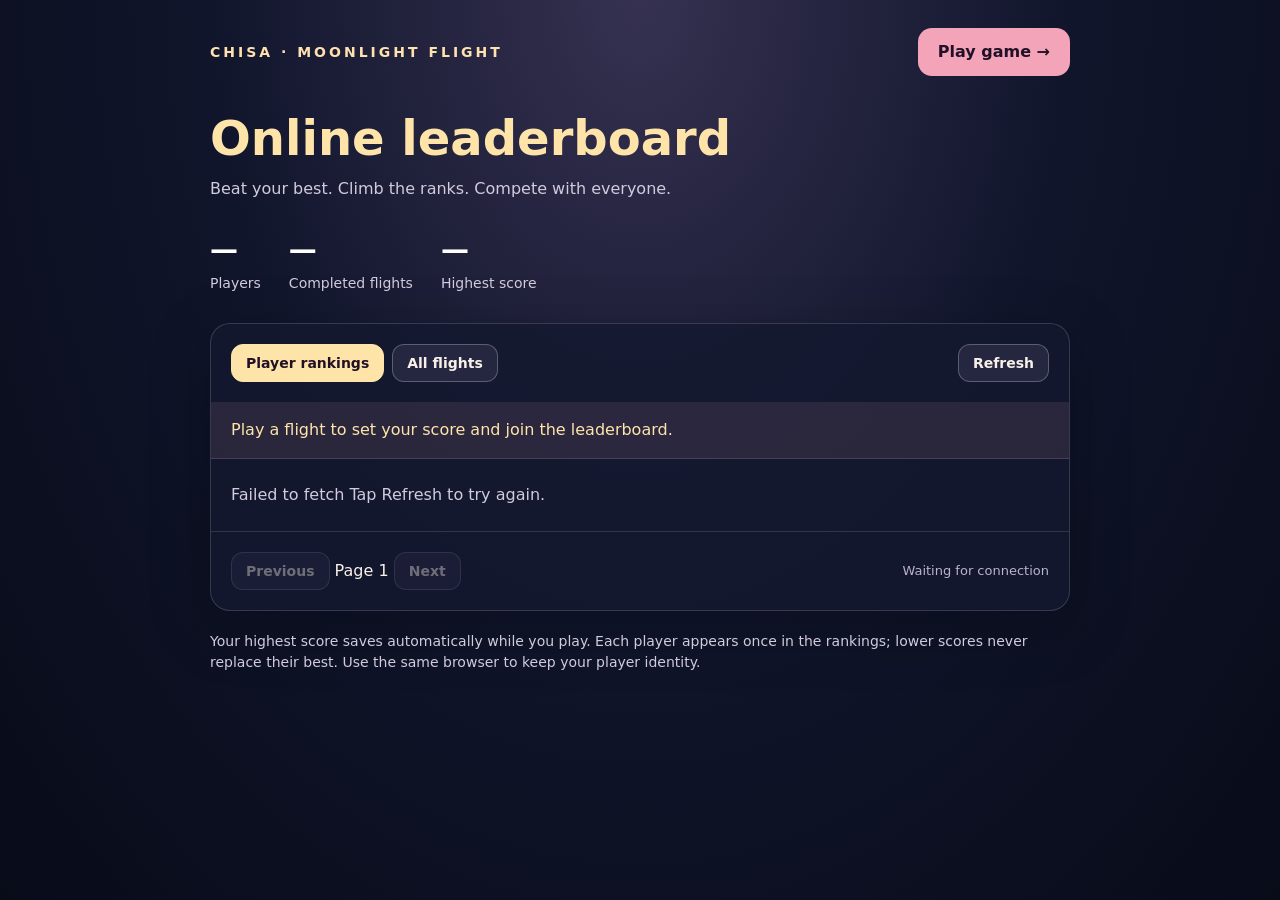
==== leaderboard.html @ 9bb76519 "Add global leaderboard page and continuous difficulty progression" ====
<!doctype html>
<html lang="en"><head><meta charset="utf-8"><meta name="viewport" content="width=device-width,initial-scale=1"><title>CHISA · Online Leaderboard</title><meta name="description" content="Compete with CHISA players around the world. See everyone's highest score and all recorded flights."><style>
*{box-sizing:border-box}body{margin:0;min-height:100dvh;background:radial-gradient(ellipse at top,#363151 0,#10152b 48%,#080b18 100%);color:#f9f0e8;font:16px/1.5 system-ui,sans-serif}main{max-width:900px;margin:auto;padding:28px 20px 60px}header{display:flex;align-items:center;justify-content:space-between;gap:16px;margin-bottom:36px}.brand{font-size:14px;letter-spacing:3px;color:#ffe1b0;font-weight:800}a,button{color:inherit}a.play{display:inline-block;border-radius:14px;background:#f3a4b8;color:#211126;padding:12px 20px;text-decoration:none;font-weight:800}h1{font-size:clamp(32px,6vw,48px);line-height:1.1;color:#ffe4aa;margin:0 0 12px}p{color:#d2cadd;margin:8px 0 20px}#stats{display:flex;gap:28px;margin:28px 0;flex-wrap:wrap}.stat strong{display:block;font-size:28px;color:white}.stat span{font-size:14px;color:#d2cadd}.panel{background:#141930dd;border:1px solid #ffffff26;border-radius:20px;overflow:hidden;box-shadow:0 16px 60px #0004}.toolbar{display:flex;justify-content:space-between;align-items:center;gap:12px;padding:20px;flex-wrap:wrap}button{border:1px solid #ffffff40;border-radius:12px;padding:10px 14px;background:#252640;font:700 14px system-ui;cursor:pointer}button:hover{background:#3a3559}button[aria-pressed=true]{background:#ffe4aa;color:#211126;border-color:#ffe4aa}button:disabled{opacity:.4;cursor:default}.tabs{display:flex;gap:8px}#personal{padding:16px 20px;background:#f3a4b81a;border-bottom:1px solid #ffffff20;color:#ffe4aa}table{width:100%;border-collapse:collapse;text-align:left}th{font-size:14px;color:#bcb2cb;text-transform:uppercase;letter-spacing:1px;padding:14px 20px;background:#ffffff05}td{padding:18px 20px;border-top:1px solid #ffffff12}th:last-child,td:last-child{text-align:right}td:last-child{font-size:24px;font-weight:800;color:#ffe4aa}td:first-child{width:90px;color:#bcb2cb;font-weight:700}tr.me{background:#f3a4b817}tr.me td:nth-child(2){color:#f3a4b8}.date{display:block;font-size:13px;color:#bcb2cb;margin-top:3px}.you{display:inline-block;font-size:12px;border-radius:6px;padding:1px 6px;background:#f3a4b8;color:#211126;margin-left:8px}.footer{display:flex;align-items:center;justify-content:space-between;gap:12px;padding:20px;border-top:1px solid #ffffff20;flex-wrap:wrap}#message{padding:24px 20px;margin:0}#updated{font-size:13px;color:#bcb2cb}a:focus-visible,button:focus-visible{outline:3px solid #f3a4b8;outline-offset:4px}.note{font-size:14px;margin-top:20px}@media(max-width:480px){main{padding:20px 12px 40px}.brand{letter-spacing:1px}th,td{padding:14px 12px}td:first-child{width:55px}.toolbar,.footer{padding:16px}td:last-child{font-size:22px}}
</style></head><body><main><header><span class="brand">CHISA · MOONLIGHT FLIGHT</span><a class="play" href="./">Play game →</a></header><h1>Online leaderboard</h1><p>Beat your best. Climb the ranks. Compete with everyone.</p><div id="stats"><div class="stat"><strong id="players">—</strong><span>Players</span></div><div class="stat"><strong id="flights">—</strong><span>Completed flights</span></div><div class="stat"><strong id="top">—</strong><span>Highest score</span></div></div><section class="panel" aria-label="Online player scores"><div class="toolbar"><div class="tabs"><button id="best" aria-pressed="true">Player rankings</button><button id="history" aria-pressed="false">All flights</button></div><button id="refresh">Refresh</button></div><div id="personal">Play a flight to set your score and join the leaderboard.</div><p id="message" role="status">Loading online scores…</p><table id="table" hidden><thead><tr><th id="rankHeading" scope="col">Rank</th><th scope="col">Player</th><th scope="col">Score</th></tr></thead><tbody id="rows"></tbody></table><div class="footer"><div><button id="prev" disabled>Previous</button> <span id="page">Page 1</span> <button id="next" disabled>Next</button></div><span id="updated">Updates every 15 seconds</span></div></section><p class="note">Your highest score saves automatically while you play. Each player appears once in the rankings; lower scores never replace their best. Use the same browser to keep your player identity.</p></main><script>
const endpoint='https://chisa-moonlight-flight.hector-aponte28.chatgpt.site/api/scores';let view='best',page=0,sequence=0,player='';try{player=localStorage.getItem('chisa-player')||''}catch{}
const $=id=>document.getElementById(id);let topScore=null;
async function load(background=false){const token=++sequence;const query=new URLSearchParams({view,page:String(page),player});if(!background){$('message').hidden=false;$('message').textContent='Loading online scores…';}try{const response=await fetch(endpoint+'?'+query,{cache:'no-store'});const data=await response.json();if(!response.ok)throw Error(data.error||'Scores unavailable.');if(token!==sequence)return;
if(view==='best'){$('players').textContent=data.totals.players||0;$('flights').textContent=data.totals.flights||0;if(page===0)topScore=data.leaders[0]?.score||0;$('top').textContent=topScore??'—';$('personal').textContent=data.personal?'Your rank: #'+data.personal.rank+' · '+data.personal.name+' · Best score: '+data.personal.score:'Play a flight to set your score and join the leaderboard.';}
$('personal').hidden=view!=='best';$('rankHeading').textContent=view==='best'?'Rank':'Flight';const scores=view==='best'?data.leaders:data.scores;$('rows').replaceChildren();scores.forEach((r,i)=>{const tr=document.createElement('tr');if(r.isYou)tr.className='me';const rank=document.createElement('td');rank.textContent=view==='best'?'#'+r.rank:page*50+i+1;const name=document.createElement('td');name.textContent=r.name;if(r.isYou){const badge=document.createElement('span');badge.className='you';badge.textContent='You';name.append(badge);}if(view==='all'){const date=document.createElement('span');date.className='date';date.textContent=new Date(r.completed_at||r.started_at).toLocaleString()+(r.completed_at?'':' · In progress');name.append(date);}const score=document.createElement('td');score.textContent=r.score;tr.append(rank,name,score);$('rows').append(tr);});$('message').hidden=!!scores.length;$('message').textContent=view==='best'?'No scores yet. Start a flight to join the competition!':'No recorded flights yet.';$('table').hidden=!scores.length;$('prev').disabled=page===0;$('next').disabled=!data.hasMore;$('page').textContent='Page '+(page+1);$('updated').textContent='Updated '+new Date().toLocaleTimeString([], {hour:'2-digit',minute:'2-digit',second:'2-digit'});
}catch(e){if(token!==sequence)return;$('message').hidden=false;$('message').textContent=(e.message||'Connection unavailable.')+' Tap Refresh to try again.';$('updated').textContent='Waiting for connection';}}
function switchView(next){view=next;page=0;$('best').setAttribute('aria-pressed',view==='best');$('history').setAttribute('aria-pressed',view==='all');load();}$('best').onclick=()=>switchView('best');$('history').onclick=()=>switchView('all');$('prev').onclick=()=>{page=Math.max(0,page-1);load()};$('next').onclick=()=>{page++;load()};$('refresh').onclick=()=>load();setInterval(()=>{if(!document.hidden)load(true)},15000);load();
</script></body></html>
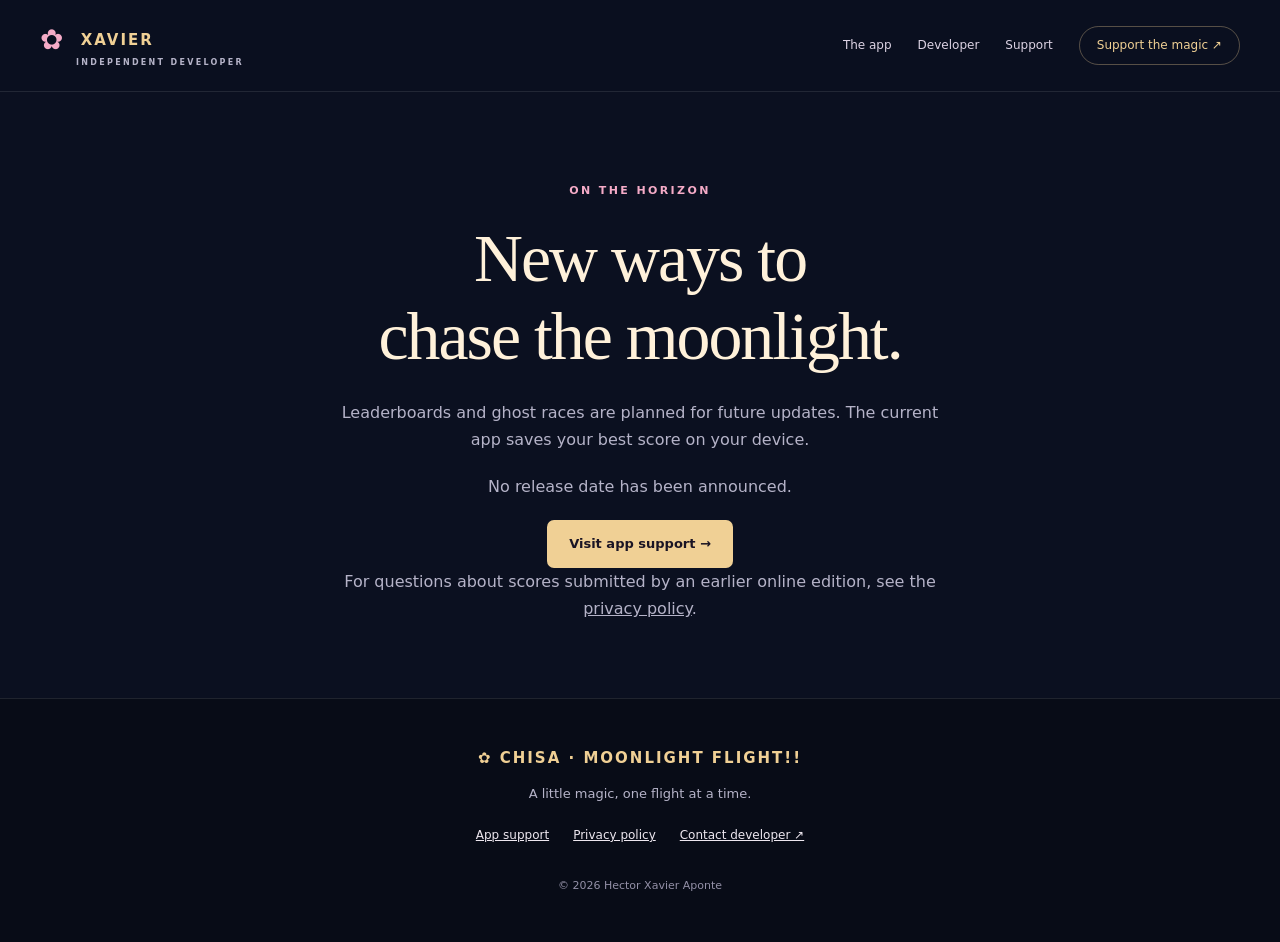
==== commit 467dd27d: "Replace browser game with illustrated developer website and complete app support guide" ====
--- a/leaderboard.html
+++ b/leaderboard.html
@@ -1,12 +1 @@
-<!doctype html>
-<html lang="en"><head><meta charset="utf-8"><meta name="viewport" content="width=device-width,initial-scale=1"><title>CHISA · Online Leaderboard</title><meta name="description" content="Compete with CHISA players around the world. See everyone's highest score and all recorded flights."><style>
-*{box-sizing:border-box}body{margin:0;min-height:100dvh;background:radial-gradient(ellipse at top,#363151 0,#10152b 48%,#080b18 100%);color:#f9f0e8;font:16px/1.5 system-ui,sans-serif}main{max-width:900px;margin:auto;padding:28px 20px 60px}header{display:flex;align-items:center;justify-content:space-between;gap:16px;margin-bottom:36px}.brand{font-size:14px;letter-spacing:3px;color:#ffe1b0;font-weight:800}a,button{color:inherit}a.play{display:inline-block;border-radius:14px;background:#f3a4b8;color:#211126;padding:12px 20px;text-decoration:none;font-weight:800}h1{font-size:clamp(32px,6vw,48px);line-height:1.1;color:#ffe4aa;margin:0 0 12px}p{color:#d2cadd;margin:8px 0 20px}#stats{display:flex;gap:28px;margin:28px 0;flex-wrap:wrap}.stat strong{display:block;font-size:28px;color:white}.stat span{font-size:14px;color:#d2cadd}.panel{background:#141930dd;border:1px solid #ffffff26;border-radius:20px;overflow:hidden;box-shadow:0 16px 60px #0004}.toolbar{display:flex;justify-content:space-between;align-items:center;gap:12px;padding:20px;flex-wrap:wrap}button{border:1px solid #ffffff40;border-radius:12px;padding:10px 14px;background:#252640;font:700 14px system-ui;cursor:pointer}button:hover{background:#3a3559}button[aria-pressed=true]{background:#ffe4aa;color:#211126;border-color:#ffe4aa}button:disabled{opacity:.4;cursor:default}.tabs{display:flex;gap:8px}#personal{padding:16px 20px;background:#f3a4b81a;border-bottom:1px solid #ffffff20;color:#ffe4aa}table{width:100%;border-collapse:collapse;text-align:left}th{font-size:14px;color:#bcb2cb;text-transform:uppercase;letter-spacing:1px;padding:14px 20px;background:#ffffff05}td{padding:18px 20px;border-top:1px solid #ffffff12}th:last-child,td:last-child{text-align:right}td:last-child{font-size:24px;font-weight:800;color:#ffe4aa}td:first-child{width:90px;color:#bcb2cb;font-weight:700}tr.me{background:#f3a4b817}tr.me td:nth-child(2){color:#f3a4b8}.date{display:block;font-size:13px;color:#bcb2cb;margin-top:3px}.you{display:inline-block;font-size:12px;border-radius:6px;padding:1px 6px;background:#f3a4b8;color:#211126;margin-left:8px}.footer{display:flex;align-items:center;justify-content:space-between;gap:12px;padding:20px;border-top:1px solid #ffffff20;flex-wrap:wrap}#message{padding:24px 20px;margin:0}#updated{font-size:13px;color:#bcb2cb}a:focus-visible,button:focus-visible{outline:3px solid #f3a4b8;outline-offset:4px}.note{font-size:14px;margin-top:20px}@media(max-width:480px){main{padding:20px 12px 40px}.brand{letter-spacing:1px}th,td{padding:14px 12px}td:first-child{width:55px}.toolbar,.footer{padding:16px}td:last-child{font-size:22px}}
-</style></head><body><main><header><span class="brand">CHISA · MOONLIGHT FLIGHT</span><a class="play" href="./">Play game →</a></header><h1>Online leaderboard</h1><p>Beat your best. Climb the ranks. Compete with everyone.</p><div id="stats"><div class="stat"><strong id="players">—</strong><span>Players</span></div><div class="stat"><strong id="flights">—</strong><span>Completed flights</span></div><div class="stat"><strong id="top">—</strong><span>Highest score</span></div></div><section class="panel" aria-label="Online player scores"><div class="toolbar"><div class="tabs"><button id="best" aria-pressed="true">Player rankings</button><button id="history" aria-pressed="false">All flights</button></div><button id="refresh">Refresh</button></div><div id="personal">Play a flight to set your score and join the leaderboard.</div><p id="message" role="status">Loading online scores…</p><table id="table" hidden><thead><tr><th id="rankHeading" scope="col">Rank</th><th scope="col">Player</th><th scope="col">Score</th></tr></thead><tbody id="rows"></tbody></table><div class="footer"><div><button id="prev" disabled>Previous</button> <span id="page">Page 1</span> <button id="next" disabled>Next</button></div><span id="updated">Updates every 15 seconds</span></div></section><p class="note">Your highest score saves automatically while you play. Each player appears once in the rankings; lower scores never replace their best. Use the same browser to keep your player identity.</p></main><script>
-const endpoint='https://chisa-moonlight-flight.hector-aponte28.chatgpt.site/api/scores';let view='best',page=0,sequence=0,player='';try{player=localStorage.getItem('chisa-player')||''}catch{}
-const $=id=>document.getElementById(id);let topScore=null;
-async function load(background=false){const token=++sequence;const query=new URLSearchParams({view,page:String(page),player});if(!background){$('message').hidden=false;$('message').textContent='Loading online scores…';}try{const response=await fetch(endpoint+'?'+query,{cache:'no-store'});const data=await response.json();if(!response.ok)throw Error(data.error||'Scores unavailable.');if(token!==sequence)return;
-if(view==='best'){$('players').textContent=data.totals.players||0;$('flights').textContent=data.totals.flights||0;if(page===0)topScore=data.leaders[0]?.score||0;$('top').textContent=topScore??'—';$('personal').textContent=data.personal?'Your rank: #'+data.personal.rank+' · '+data.personal.name+' · Best score: '+data.personal.score:'Play a flight to set your score and join the leaderboard.';}
-$('personal').hidden=view!=='best';$('rankHeading').textContent=view==='best'?'Rank':'Flight';const scores=view==='best'?data.leaders:data.scores;$('rows').replaceChildren();scores.forEach((r,i)=>{const tr=document.createElement('tr');if(r.isYou)tr.className='me';const rank=document.createElement('td');rank.textContent=view==='best'?'#'+r.rank:page*50+i+1;const name=document.createElement('td');name.textContent=r.name;if(r.isYou){const badge=document.createElement('span');badge.className='you';badge.textContent='You';name.append(badge);}if(view==='all'){const date=document.createElement('span');date.className='date';date.textContent=new Date(r.completed_at||r.started_at).toLocaleString()+(r.completed_at?'':' · In progress');name.append(date);}const score=document.createElement('td');score.textContent=r.score;tr.append(rank,name,score);$('rows').append(tr);});$('message').hidden=!!scores.length;$('message').textContent=view==='best'?'No scores yet. Start a flight to join the competition!':'No recorded flights yet.';$('table').hidden=!scores.length;$('prev').disabled=page===0;$('next').disabled=!data.hasMore;$('page').textContent='Page '+(page+1);$('updated').textContent='Updated '+new Date().toLocaleTimeString([], {hour:'2-digit',minute:'2-digit',second:'2-digit'});
-}catch(e){if(token!==sequence)return;$('message').hidden=false;$('message').textContent=(e.message||'Connection unavailable.')+' Tap Refresh to try again.';$('updated').textContent='Waiting for connection';}}
-function switchView(next){view=next;page=0;$('best').setAttribute('aria-pressed',view==='best');$('history').setAttribute('aria-pressed',view==='all');load();}$('best').onclick=()=>switchView('best');$('history').onclick=()=>switchView('all');$('prev').onclick=()=>{page=Math.max(0,page-1);load()};$('next').onclick=()=>{page++;load()};$('refresh').onclick=()=>load();setInterval(()=>{if(!document.hidden)load(true)},15000);load();
-</script></body></html>
+<!doctype html><html lang="en"><head><meta charset="utf-8"><meta name="viewport" content="width=device-width,initial-scale=1"><meta name="theme-color" content="#0b1020"><title>Future Updates · Chisa Moonlight Flight!!</title><meta name="description" content="Leaderboards and ghost races are planned for future updates."><link rel="stylesheet" href="assets/style.css"></head><body><a class="skip" href="#main">Skip to content</a><header class="nav"><a class="brand" href="./"><span>✿</span> XAVIER <small>INDEPENDENT DEVELOPER</small></a><nav aria-label="Main navigation"><a href="./#app">The app</a><a href="./#developer">Developer</a><a href="support.html">Support</a><a class="nav-donate" href="./#support-development">Support the magic ↗</a></nav></header><main id="main"><section class="section page-heading"><p class="eyebrow">ON THE HORIZON</p><h1>New ways to<br>chase the moonlight.</h1><p>Leaderboards and ghost races are planned for future updates. The current app saves your best score on your device.</p><p>No release date has been announced.</p><a class="button" href="support.html">Visit app support →</a><p>For questions about scores submitted by an earlier online edition, see the <a href="privacy.html">privacy policy</a>.</p></section></main><footer><a class="brand" href="./">✿ CHISA · MOONLIGHT FLIGHT!!</a><p>A little magic, one flight at a time.</p><div><a href="support.html">App support</a><a href="privacy.html">Privacy policy</a><a href="https://github.com/xavieraponteus-source/chisa-game/issues/new">Contact developer ↗</a></div><small>© 2026 Hector Xavier Aponte</small></footer></body></html>
--- a/assets/style.css
+++ b/assets/style.css
@@ -0,0 +1 @@
+:root{color-scheme:dark;--bg:#0b1020;--panel:#13182d;--text:#eee8f0;--muted:#b5b3c8;--gold:#f0d095;--pink:#f5abc7;--line:#ffffff19}*{box-sizing:border-box}html{scroll-behavior:smooth;scroll-padding-top:95px}body{margin:0;background:var(--bg);color:var(--text);font:16px/1.7 system-ui,-apple-system,BlinkMacSystemFont,"Segoe UI",sans-serif}a{color:inherit}a:focus-visible,summary:focus-visible{outline:3px solid var(--pink);outline-offset:5px}img{max-width:100%}h1,h2,h3{font-family:Georgia,"Times New Roman",serif;font-weight:400;line-height:1.15;margin:0 0 22px;color:#fff1da}h1{font-size:clamp(42px,5.3vw,78px);letter-spacing:-2px}h2{font-size:clamp(34px,4vw,53px);letter-spacing:-1px}h3{font-size:25px;margin-bottom:12px}p{margin:0 0 20px}strong{color:#fff}.eyebrow{font-size:11px;font-weight:750;letter-spacing:2.4px;color:var(--pink);text-transform:uppercase;margin-bottom:20px}.nav{display:flex;align-items:center;justify-content:space-between;gap:24px;padding:22px max(24px,calc((100vw - 1200px)/2));background:#0b1020f5;border-bottom:1px solid var(--line);position:sticky;top:0;z-index:10;backdrop-filter:blur(16px)}.brand{text-decoration:none;color:var(--gold);font-weight:700;font-size:15px;letter-spacing:2px;line-height:1.3}.brand>span{color:var(--pink);font-size:28px;vertical-align:middle;margin-right:8px}.brand small{display:block;font-size:8px;letter-spacing:2.3px;margin-left:36px;color:var(--muted)}nav{display:flex;align-items:center;gap:26px}nav a{font-size:12px;text-decoration:none;color:#ddd3e4}nav a:hover,.text-link:hover{color:var(--pink)}.nav-donate{border:1px solid #f0d09555;border-radius:30px;padding:8px 17px;color:var(--gold)}.skip{position:absolute;top:-100px;z-index:100;background:white;color:black;padding:12px}.skip:focus{top:10px}.hero{position:relative;min-height:690px;display:flex;align-items:center;isolation:isolate;overflow:hidden}.hero-art{position:absolute;inset:0;width:100%;height:100%;object-fit:cover;object-position:center;z-index:-3}.hero:before{content:"";position:absolute;inset:0;z-index:-2;background:linear-gradient(90deg,#0b1020ed 0%,#0b1020a8 33%,#0b102010 72%)}.hero:after{content:"";position:absolute;inset:0;z-index:-1;background:linear-gradient(0deg,var(--bg),transparent 28%)}.hero-copy{width:100%;max-width:1250px;padding:70px 26px;margin:auto}.hero-copy h1{max-width:610px}.hero-copy>p:not(.eyebrow){max-width:500px;color:#ded5e9;font-size:17px;text-shadow:0 1px 10px #000}.actions{display:flex;flex-wrap:wrap;gap:12px;margin-top:28px}.button{display:inline-flex;justify-content:center;align-items:center;gap:8px;text-decoration:none;background:var(--gold);color:#1a1424;font-size:13px;font-weight:750;padding:13px 22px;border-radius:7px;min-height:47px;transition:transform .2s,filter .2s}.button:hover{filter:brightness(1.08);transform:translateY(-2px)}.button.secondary{background:#14182dbc;border:1px solid #eee3ff50;color:#f9e8ed}.hero-note{display:block;font-size:11px;color:#c6bdcf;letter-spacing:1px;margin-top:24px}.section{max-width:1200px;margin:auto;padding:85px 26px;scroll-margin-top:85px}.section-heading{max-width:670px;margin-bottom:40px}.section-heading>p:not(.eyebrow){color:var(--muted);max-width:600px}.features{display:grid;grid-template-columns:repeat(3,minmax(0,1fr));gap:30px}.features article{border-top:1px solid #f0d09555;padding-top:24px}.features span{font-size:10px;letter-spacing:2px;color:var(--pink)}.features h3{margin-top:16px}.features p,.developer p{color:var(--muted)}.abilities-preview{border-top:1px solid var(--line);border-bottom:1px solid var(--line);text-align:center}.abilities-preview .section-heading{margin:0 auto 35px}.abilities-preview .section-heading p{margin-left:auto;margin-right:auto}.charms{display:grid;grid-template-columns:repeat(6,1fr);gap:18px;margin-bottom:35px}.charms a{text-decoration:none;font-size:12px;color:#e9dce8}.charms img{display:block;margin:0 auto 14px;object-fit:contain;filter:drop-shadow(0 0 9px #a77bf64d);transition:transform .25s}.charms a:hover img{transform:translateY(-5px)}.text-link{font-size:13px;color:var(--gold);text-underline-offset:6px}.developer{display:grid;grid-template-columns:1fr 2fr;gap:65px;align-items:center}.dev-mark{aspect-ratio:1;max-width:290px;border:1px solid #f0d09555;border-radius:50%;display:flex;align-items:center;justify-content:center;font-size:140px;color:#f5abc722;background:radial-gradient(circle,#502b5350,transparent 70%);position:relative}.dev-mark span{position:absolute;font-family:Georgia,serif;font-size:65px;color:var(--gold);letter-spacing:7px}.developer h2{font-size:40px}.roadmap{padding:45px;background:linear-gradient(125deg,#21192f,#11192c);border:1px solid var(--line);border-radius:20px}.roadmap .features{grid-template-columns:1fr 1fr}.muted,.fine{color:var(--muted);font-size:13px}.roadmap>.muted{margin:25px 0 0}.donation{text-align:center;max-width:800px;padding-bottom:110px}.donation>p:not(.eyebrow){max-width:640px;margin:0 auto 25px;color:var(--muted)}.donation .fine{margin-top:20px!important;font-size:12px}footer{text-align:center;border-top:1px solid var(--line);padding:45px 20px;background:#080c17}footer p{color:var(--muted);font-size:13px;margin-top:12px}footer div{display:flex;justify-content:center;gap:24px;flex-wrap:wrap;font-size:12px;margin-bottom:25px}footer small{font-size:11px;color:#9390a7}.page-heading{padding-top:90px;padding-bottom:55px;max-width:1000px;text-align:center}.page-heading p{max-width:620px;margin-left:auto;margin-right:auto;color:var(--muted)}.page-heading .eyebrow{color:var(--pink)}.page-heading .actions{justify-content:center}.controls{border-top:1px solid var(--line)}.ability-grid{display:grid;grid-template-columns:repeat(2,minmax(0,1fr));gap:18px}.ability{padding:28px;border:1px solid var(--line);border-radius:15px;background:linear-gradient(135deg,#1d1830,#101a2b);overflow:hidden}.ability img{float:right;object-fit:contain;margin:0 0 10px 16px;filter:drop-shadow(0 0 10px #b183ee50)}.ability .eyebrow{font-size:9px;letter-spacing:1.5px;margin-top:10px;margin-bottom:13px}.ability h3{font-size:28px}.ability>p:last-child{font-size:14px;color:var(--muted);margin-bottom:0}.faq{max-width:920px}.faq details{border-bottom:1px solid var(--line);padding:20px 0}.faq summary{cursor:pointer;font-size:16px;color:#f4e2c6;line-height:1.5;padding-right:15px}.faq details p{font-size:14px;color:var(--muted);padding:15px 20px 0 0;margin:0}.contact{max-width:850px;text-align:center;border-top:1px solid var(--line)}.contact>.fine{margin-top:25px}.contact p{color:var(--muted)}@media(max-width:850px){nav{gap:15px}.nav{padding:16px 20px;gap:15px}nav a{font-size:11px}.nav-donate{display:none}.hero{min-height:730px;align-items:flex-end}.hero-art{object-position:65% top;height:65%}.hero:before{background:linear-gradient(0deg,#0b1020 28%,#0b1020e8 42%,#0b102010 75%)}.hero-copy{padding-top:330px;padding-bottom:45px}.hero-copy h1{max-width:550px}.hero-copy>.eyebrow{font-size:9px}.section{padding:58px 22px}.features{gap:20px}.charms{grid-template-columns:repeat(3,1fr);row-gap:26px}.developer{gap:35px;grid-template-columns:1fr 2fr}.developer h2{font-size:32px}.roadmap{padding:28px}}@media(max-width:560px){.brand{font-size:12px}.brand small{font-size:6px;letter-spacing:1.3px}.brand>span{font-size:22px}nav{gap:13px}nav a:first-child{display:none}h1{letter-spacing:-1px}.hero{min-height:780px}.hero-copy{padding-top:360px}.hero-copy>p:not(.eyebrow){font-size:15px}.hero-art{object-position:67% top;height:58%}.hero:before{background:linear-gradient(0deg,#0b1020 34%,#0b1020d0 48%,transparent 80%)}.features,.ability-grid{grid-template-columns:1fr}.developer{grid-template-columns:1fr}.dev-mark{width:130px;font-size:90px}.dev-mark span{font-size:34px}.developer h2{font-size:34px}.roadmap .features{grid-template-columns:1fr}.actions .button{width:100%}.ability img{width:85px;height:85px}.page-heading{padding-top:60px}.charms{gap:20px 8px}.charms img{width:75px;height:75px}.charms span{font-size:11px}.donation{padding-bottom:70px}}@media(prefers-reduced-motion:reduce){html{scroll-behavior:auto}*{transition:none!important}}
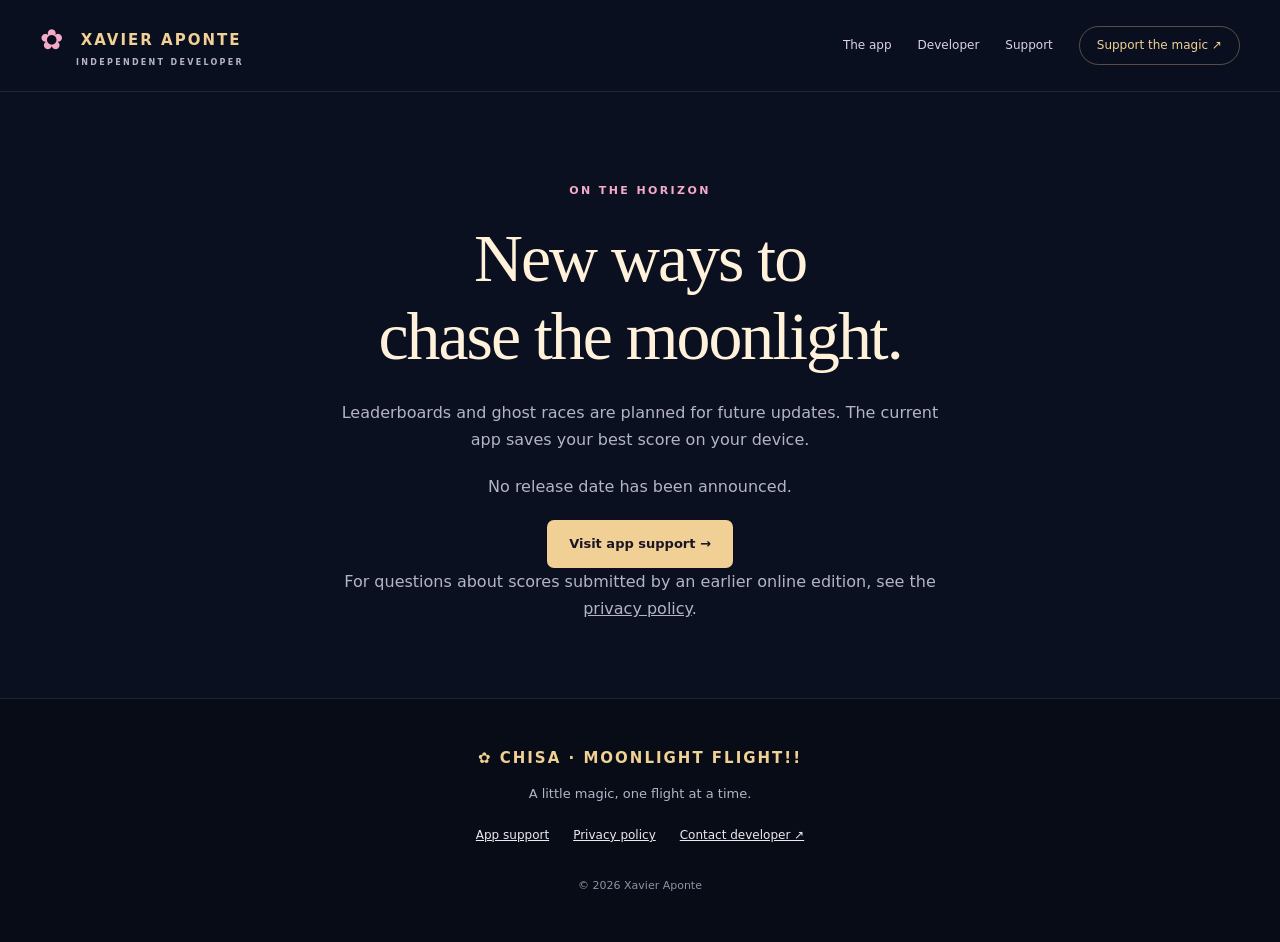
==== commit 41dd5ac2: "Use Xavier Aponte as the developer display name" ====
--- a/leaderboard.html
+++ b/leaderboard.html
@@ -1 +1 @@
-<!doctype html><html lang="en"><head><meta charset="utf-8"><meta name="viewport" content="width=device-width,initial-scale=1"><meta name="theme-color" content="#0b1020"><title>Future Updates · Chisa Moonlight Flight!!</title><meta name="description" content="Leaderboards and ghost races are planned for future updates."><link rel="stylesheet" href="assets/style.css"></head><body><a class="skip" href="#main">Skip to content</a><header class="nav"><a class="brand" href="./"><span>✿</span> XAVIER <small>INDEPENDENT DEVELOPER</small></a><nav aria-label="Main navigation"><a href="./#app">The app</a><a href="./#developer">Developer</a><a href="support.html">Support</a><a class="nav-donate" href="./#support-development">Support the magic ↗</a></nav></header><main id="main"><section class="section page-heading"><p class="eyebrow">ON THE HORIZON</p><h1>New ways to<br>chase the moonlight.</h1><p>Leaderboards and ghost races are planned for future updates. The current app saves your best score on your device.</p><p>No release date has been announced.</p><a class="button" href="support.html">Visit app support →</a><p>For questions about scores submitted by an earlier online edition, see the <a href="privacy.html">privacy policy</a>.</p></section></main><footer><a class="brand" href="./">✿ CHISA · MOONLIGHT FLIGHT!!</a><p>A little magic, one flight at a time.</p><div><a href="support.html">App support</a><a href="privacy.html">Privacy policy</a><a href="https://github.com/xavieraponteus-source/chisa-game/issues/new">Contact developer ↗</a></div><small>© 2026 Hector Xavier Aponte</small></footer></body></html>+<!doctype html><html lang="en"><head><meta charset="utf-8"><meta name="viewport" content="width=device-width,initial-scale=1"><meta name="theme-color" content="#0b1020"><title>Future Updates · Chisa Moonlight Flight!!</title><meta name="description" content="Leaderboards and ghost races are planned for future updates."><link rel="stylesheet" href="assets/style.css"></head><body><a class="skip" href="#main">Skip to content</a><header class="nav"><a class="brand" href="./"><span>✿</span> XAVIER APONTE <small>INDEPENDENT DEVELOPER</small></a><nav aria-label="Main navigation"><a href="./#app">The app</a><a href="./#developer">Developer</a><a href="support.html">Support</a><a class="nav-donate" href="./#support-development">Support the magic ↗</a></nav></header><main id="main"><section class="section page-heading"><p class="eyebrow">ON THE HORIZON</p><h1>New ways to<br>chase the moonlight.</h1><p>Leaderboards and ghost races are planned for future updates. The current app saves your best score on your device.</p><p>No release date has been announced.</p><a class="button" href="support.html">Visit app support →</a><p>For questions about scores submitted by an earlier online edition, see the <a href="privacy.html">privacy policy</a>.</p></section></main><footer><a class="brand" href="./">✿ CHISA · MOONLIGHT FLIGHT!!</a><p>A little magic, one flight at a time.</p><div><a href="support.html">App support</a><a href="privacy.html">Privacy policy</a><a href="https://github.com/xavieraponteus-source/chisa-game/issues/new">Contact developer ↗</a></div><small>© 2026 Xavier Aponte</small></footer></body></html>
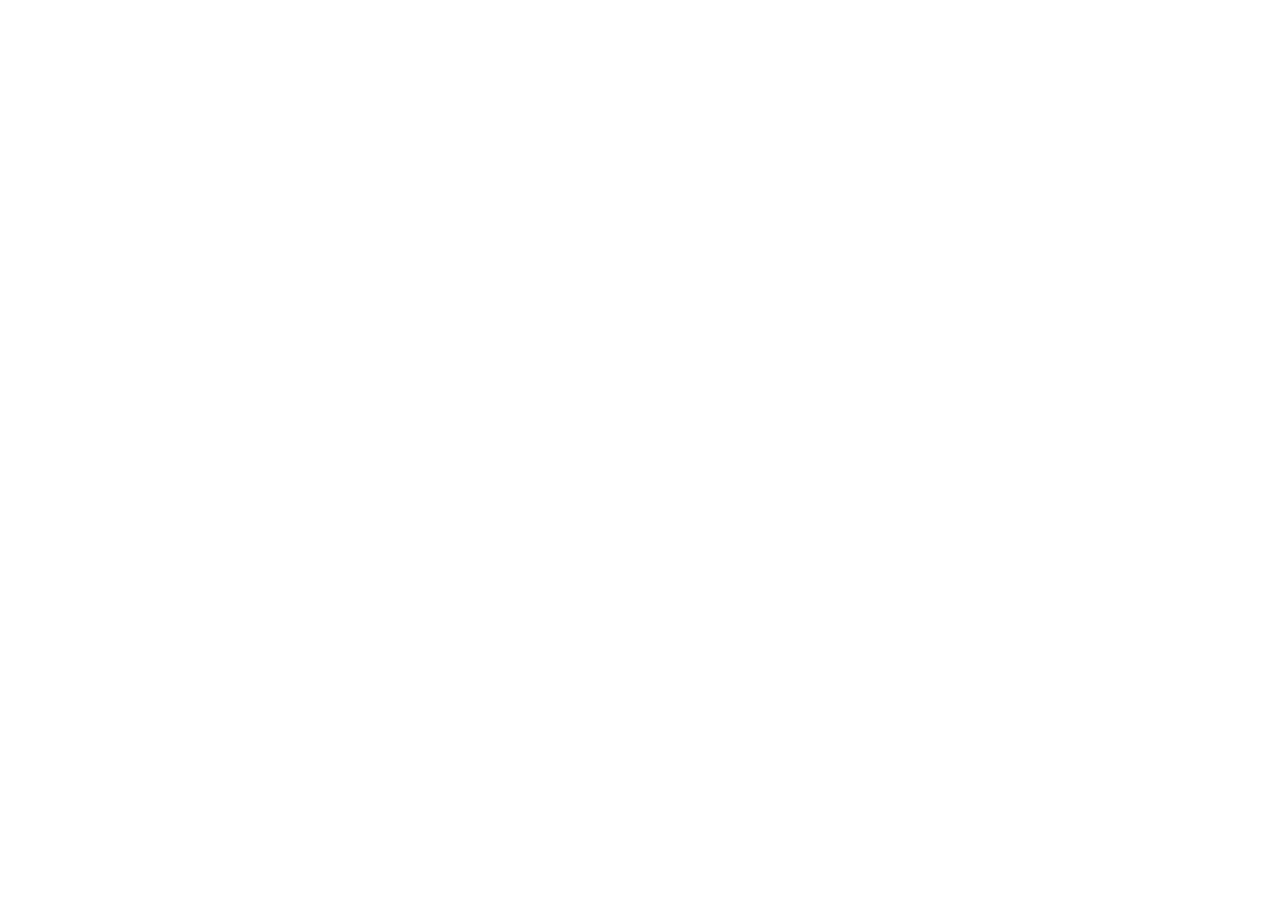
==== commit 5e8d1333: "Redirect legacy GitHub Pages links to xavier-is-working.com" ====
--- a/leaderboard.html
+++ b/leaderboard.html
@@ -1 +1 @@
-<!doctype html><html lang="en"><head><meta charset="utf-8"><meta name="viewport" content="width=device-width,initial-scale=1"><meta name="theme-color" content="#0b1020"><title>Future Updates · Chisa Moonlight Flight!!</title><meta name="description" content="Leaderboards and ghost races are planned for future updates."><link rel="stylesheet" href="assets/style.css"></head><body><a class="skip" href="#main">Skip to content</a><header class="nav"><a class="brand" href="./"><span>✿</span> XAVIER APONTE <small>INDEPENDENT DEVELOPER</small></a><nav aria-label="Main navigation"><a href="./#app">The app</a><a href="./#developer">Developer</a><a href="support.html">Support</a><a class="nav-donate" href="./#support-development">Support the magic ↗</a></nav></header><main id="main"><section class="section page-heading"><p class="eyebrow">ON THE HORIZON</p><h1>New ways to<br>chase the moonlight.</h1><p>Leaderboards and ghost races are planned for future updates. The current app saves your best score on your device.</p><p>No release date has been announced.</p><a class="button" href="support.html">Visit app support →</a><p>For questions about scores submitted by an earlier online edition, see the <a href="privacy.html">privacy policy</a>.</p></section></main><footer><a class="brand" href="./">✿ CHISA · MOONLIGHT FLIGHT!!</a><p>A little magic, one flight at a time.</p><div><a href="support.html">App support</a><a href="privacy.html">Privacy policy</a><a href="https://github.com/xavieraponteus-source/chisa-game/issues/new">Contact developer ↗</a></div><small>© 2026 Xavier Aponte</small></footer></body></html>+<!doctype html><html lang="en"><head><meta charset="utf-8"><meta name="viewport" content="width=device-width,initial-scale=1"><title>Chisa has moved</title><link rel="canonical" href="https://xavier-is-working.com/leaderboard.html"><meta http-equiv="refresh" content="0;url=https://xavier-is-working.com/leaderboard.html"><style>body{background:#0b1020;color:#eee8f0;font:18px/1.7 system-ui;max-width:650px;margin:15vh auto;padding:24px}a{color:#f0d095}</style></head><body><h1>Our new home awaits.</h1><p>Chisa’s developer website and app support have moved.</p><a href="https://xavier-is-working.com/leaderboard.html">Continue to Xavier Aponte’s website →</a><script>location.replace("https://xavier-is-working.com/leaderboard.html"+location.search+location.hash);</script></body></html>
